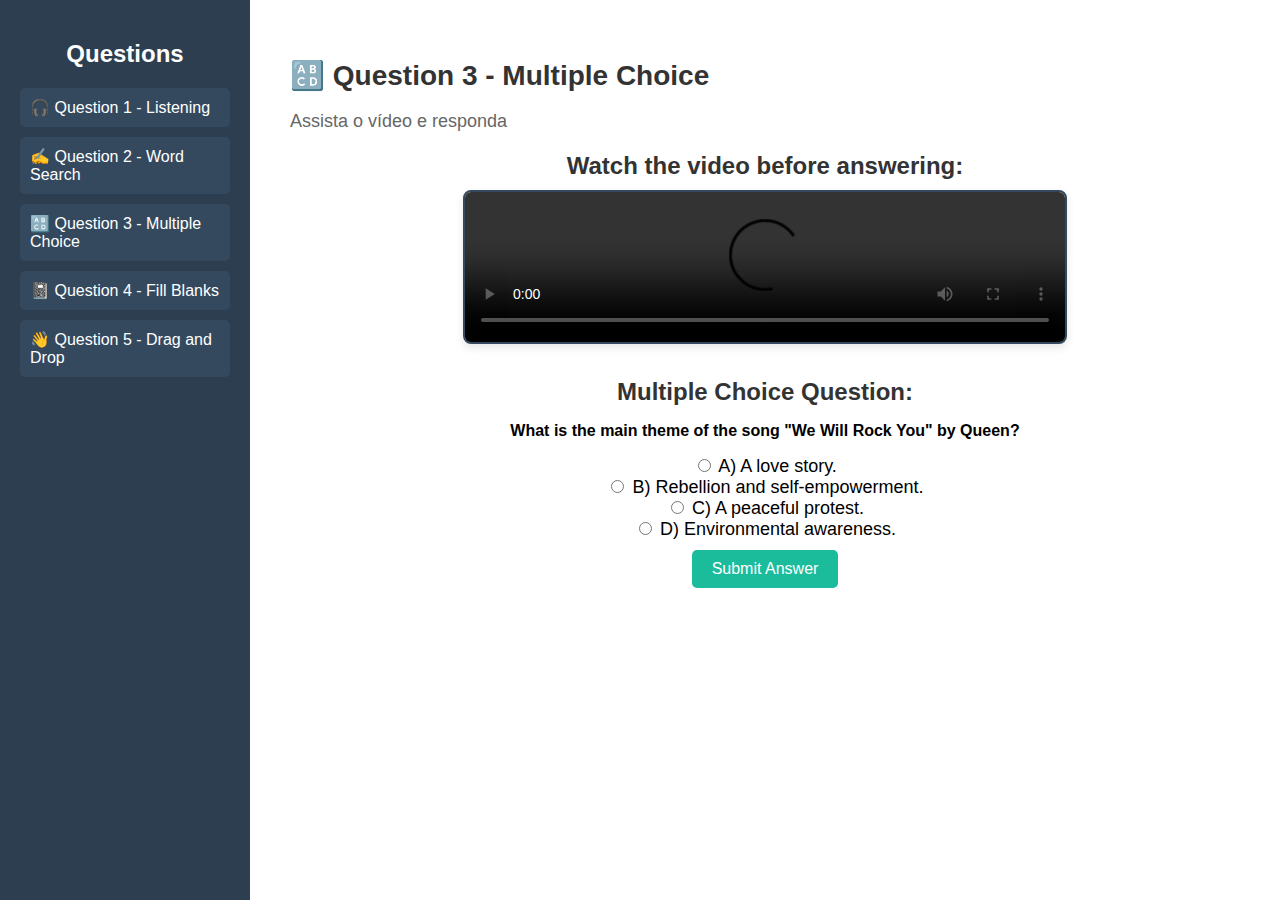
==== index.html @ 5c3a8114 "Questão 3 - Trabalho" ====
<!DOCTYPE html>
<html lang="pt-BR">
<head>
    <meta charset="UTF-8">
    <meta name="viewport" content="width=device-width, initial-scale=1.0">
    <title>English Recovery</title>
    <link rel="stylesheet" href="question3.css">
</head>
<body>
    <div class="container">
        <aside class="menu">
            <h2>Questions</h2>
            <nav>
                <ul>
                    <li><a href="https://violinistaestudante.github.io/questao1/"> 🎧 Question 1 - Listening</a></li>
                    <li><a href="https://violinistaestudante.github.io/questao2/"> ✍ Question 2 - Word Search </a></li>
                    <li><a href="aulas/aula3.html"> 🔠 Question 3 - Multiple Choice </a></li>
                    <li><a href="aulas/aula4.html">📓 Question 4 - Fill Blanks </a></li>
                    <li><a href="aulas/aula5.html"> 👋 Question 5 - Drag and Drop </a></li>
                </ul>
            </nav>
        </aside>
        
        <main>
            <header>
                <h1>🔠 Question 3 - Multiple Choice</h1>
                <p>Assista o vídeo e responda</p>
            </header>

            <section class="video-section">
                <h2>Watch the video before answering:</h2>
                <video controls width="600">
                    <source src="/img/Queen - We Will Rock You [Lyrics].mp4" type="video/mp4">
                    Your browser does not support the video tag.
                </video>
            </section>

            <section class="multiple-choice-section">
                <h2>Multiple Choice Question:</h2>
                <p><b>What is the main theme of the song "We Will Rock You" by Queen?</b></p>
                <form id="quiz-form">
                    <label>
                        <input type="radio" name="answer" value="A">
                        A) A love story.
                    </label><br>
                    <label>
                        <input type="radio" name="answer" value="B">
                        B) Rebellion and self-empowerment.
                    </label><br>
                    <label>
                        <input type="radio" name="answer" value="C">
                        C) A peaceful protest.
                    </label><br>
                    <label>
                        <input type="radio" name="answer" value="D">
                        D) Environmental awareness.
                    </label><br>
                    <button type="button" onclick="checkAnswer()">Submit Answer</button>
                </form>
                <p id="feedback"></p>
            </section>
        </main>

        <script src="question3.js"></script>
    </div>
</body>
</html>
---- question3.css ----
/* Estilo geral */
body {
    font-family: Arial, sans-serif;
    margin: 0;
    display: flex;
    height: 100vh; /* Garante que a altura da página seja 100% da janela */
    background-color: #f0f0f0;
}

.container {
    display: flex;
    width: 100%;
}

/* Menu lateral */
.menu {
    background-color: #2c3e50;
    width: 250px;
    padding: 20px;
    color: white;
    height: 100vh; /* Garante que o menu ocupe toda a altura da página */
    box-sizing: border-box; /* Inclui padding na altura total */
}

.menu h2 {
    text-align: center;
    margin-bottom: 20px;
    font-size: 24px;
}

.menu nav ul {
    list-style: none;
    padding: 0;
}

.menu nav ul li {
    margin-bottom: 10px;
}

.menu nav ul li a {
    text-decoration: none;
    color: white;
    padding: 10px;
    display: block;
    background-color: #34495e;
    border-radius: 5px;
    transition: background-color 0.3s;
}

.menu nav ul li a:hover {
    background-color: #1abc9c;
}

/* Conteúdo principal */
main {
    flex-grow: 1;
    padding: 40px;
    background-color: white;
    overflow-y: auto; /* Adiciona rolagem caso o conteúdo seja maior que a tela */
}

header h1 {
    font-size: 28px;
    color: #333;
}

header p {
    font-size: 18px;
    color: #666;
}

/* Estilos para a seção de vídeo */
.video-section {
    margin-top: 20px;
    text-align: center;
}

.video-section h2 {
    font-size: 24px;
    color: #333;
    margin-bottom: 10px;
}

.video-section video {
    border: 2px solid #34495e;
    border-radius: 8px;
    box-shadow: 0 4px 8px rgba(0, 0, 0, 0.1);
}

/* Estilos para múltiplas escolhas */
.multiple-choice-section {
    margin-top: 30px;
    text-align: center;
}

.multiple-choice-section h2 {
    font-size: 24px;
    color: #333;
    margin-bottom: 15px;
}

.multiple-choice-section form {
    font-size: 18px;
}

.multiple-choice-section button {
    margin-top: 10px;
    padding: 10px 20px;
    background-color: #1abc9c;
    color: white;
    border: none;
    border-radius: 5px;
    cursor: pointer;
    font-size: 16px;
}

.multiple-choice-section button:hover {
    background-color: #16a085;
}

#feedback {
    margin-top: 15px;
    font-size: 18px;
    color: #e74c3c;
}

/* Responsividade */
@media (max-width: 768px) {
    .menu {
        width: 100%;
        height: auto;
        position: relative;
    }
    
    .container {
        flex-direction: column;
    }

    .video-section video {
        width: 100%;
    }
}
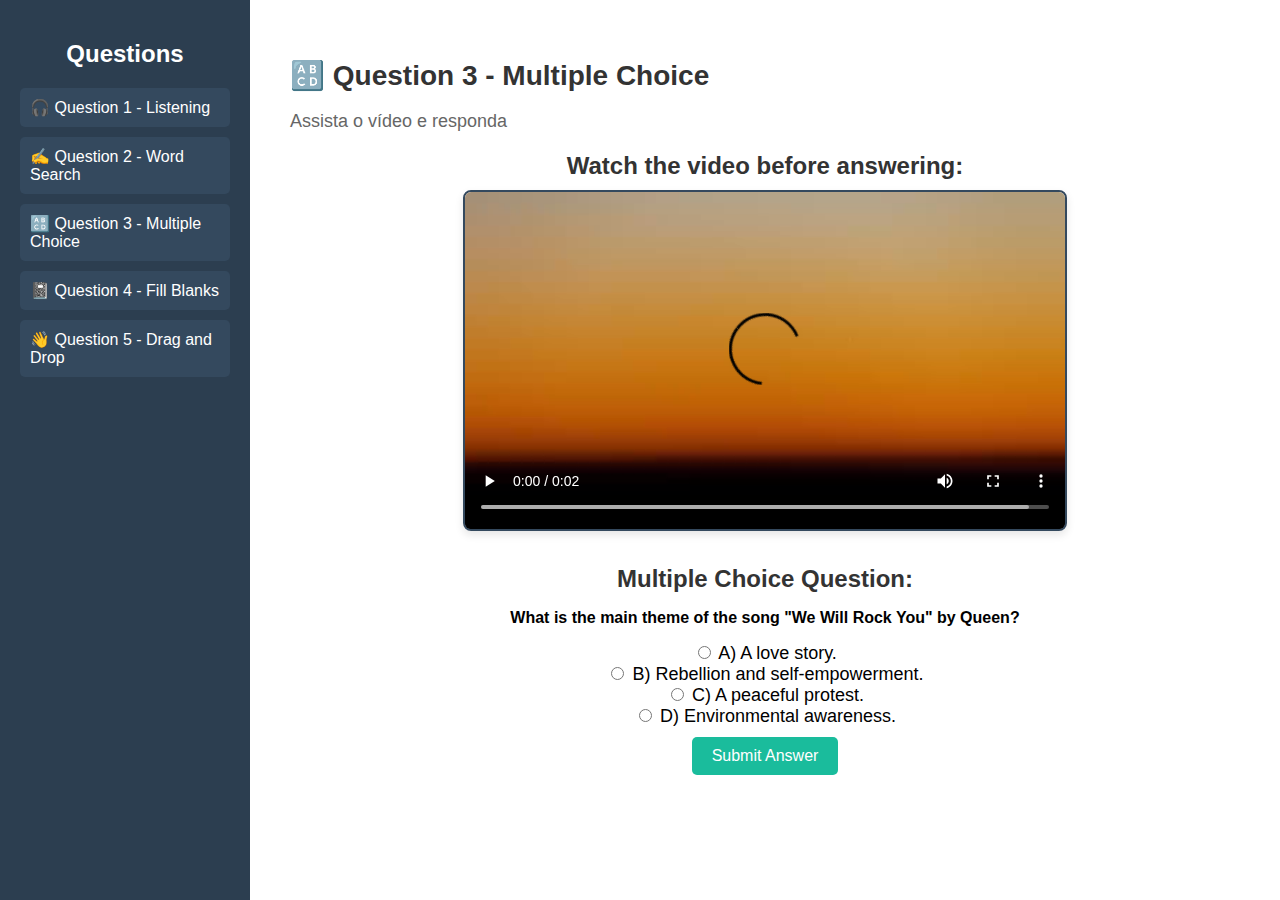
==== commit 51fca921: "Questão 3 - Trabalho" ====
--- a/index.html
+++ b/index.html
@@ -14,9 +14,9 @@
                 <ul>
                     <li><a href="https://violinistaestudante.github.io/questao1/"> 🎧 Question 1 - Listening</a></li>
                     <li><a href="https://violinistaestudante.github.io/questao2/"> ✍ Question 2 - Word Search </a></li>
-                    <li><a href="aulas/aula3.html"> 🔠 Question 3 - Multiple Choice </a></li>
-                    <li><a href="aulas/aula4.html">📓 Question 4 - Fill Blanks </a></li>
-                    <li><a href="aulas/aula5.html"> 👋 Question 5 - Drag and Drop </a></li>
+                    <li><a href="https://violinistaestudante.github.io/questao3/"> 🔠 Question 3 - Multiple Choice </a></li>
+                    <li><a href="https://violinistaestudante.github.io/questao4/"> 📓 Question 4 - Fill Blanks </a></li>
+                    <li><a href="https://violinistaestudante.github.io/questao5/"> 👋 Question 5 - Drag and Drop </a></li>
                 </ul>
             </nav>
         </aside>
@@ -30,7 +30,7 @@
             <section class="video-section">
                 <h2>Watch the video before answering:</h2>
                 <video controls width="600">
-                    <source src="/img/Queen - We Will Rock You [Lyrics].mp4" type="video/mp4">
+                    <source src="/Queen - We Will Rock You [Lyrics].mp4" type="video/mp4">
                     Your browser does not support the video tag.
                 </video>
             </section>
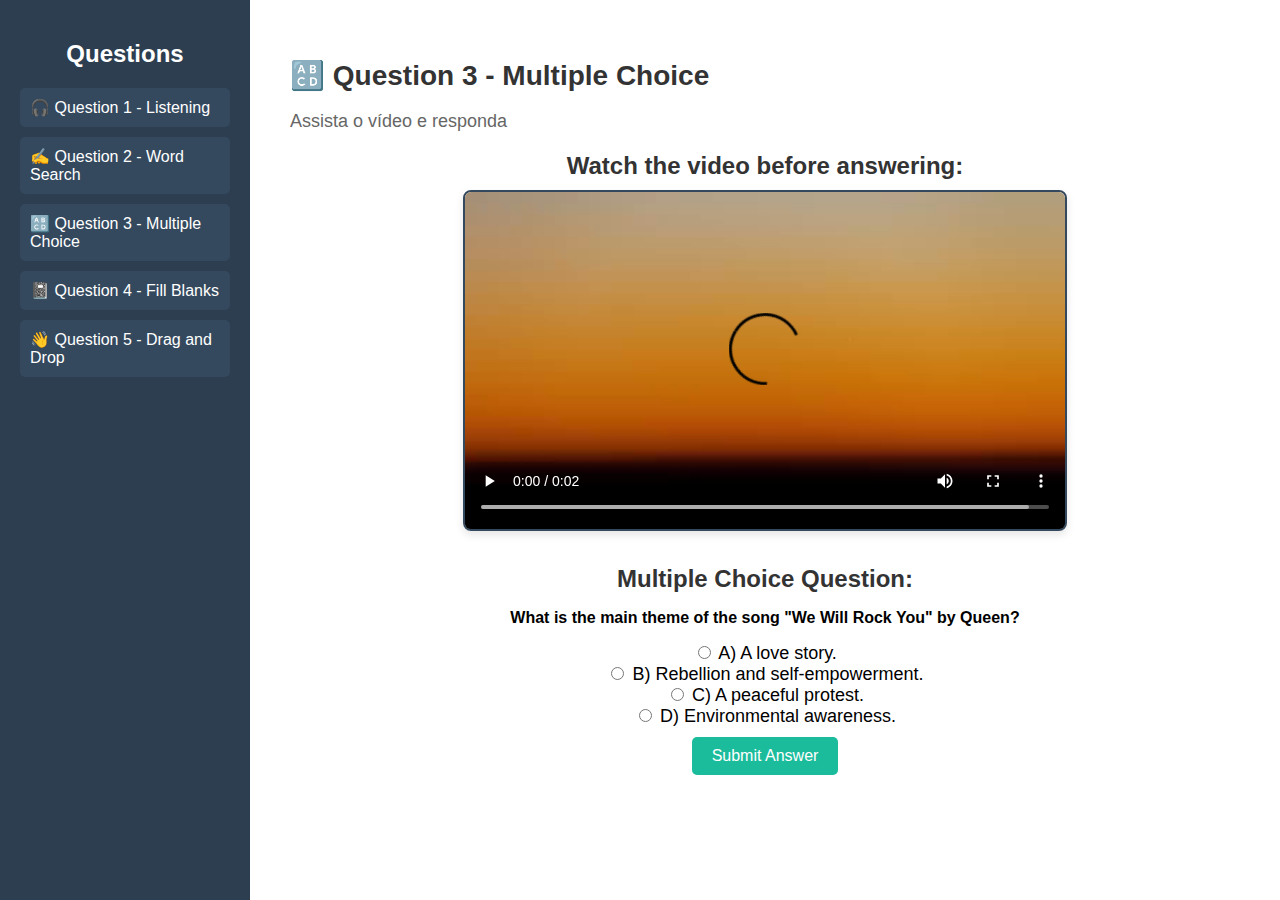
==== commit 07ec444f: "Questão 3 - Trabalho" ====
--- a/index.html
+++ b/index.html
@@ -30,7 +30,7 @@
             <section class="video-section">
                 <h2>Watch the video before answering:</h2>
                 <video controls width="600">
-                    <source src="/Queen - We Will Rock You [Lyrics].mp4" type="video/mp4">
+                    <source src="Queen - We Will Rock You [Lyrics].mp4" type="video/mp4">
                     Your browser does not support the video tag.
                 </video>
             </section>
